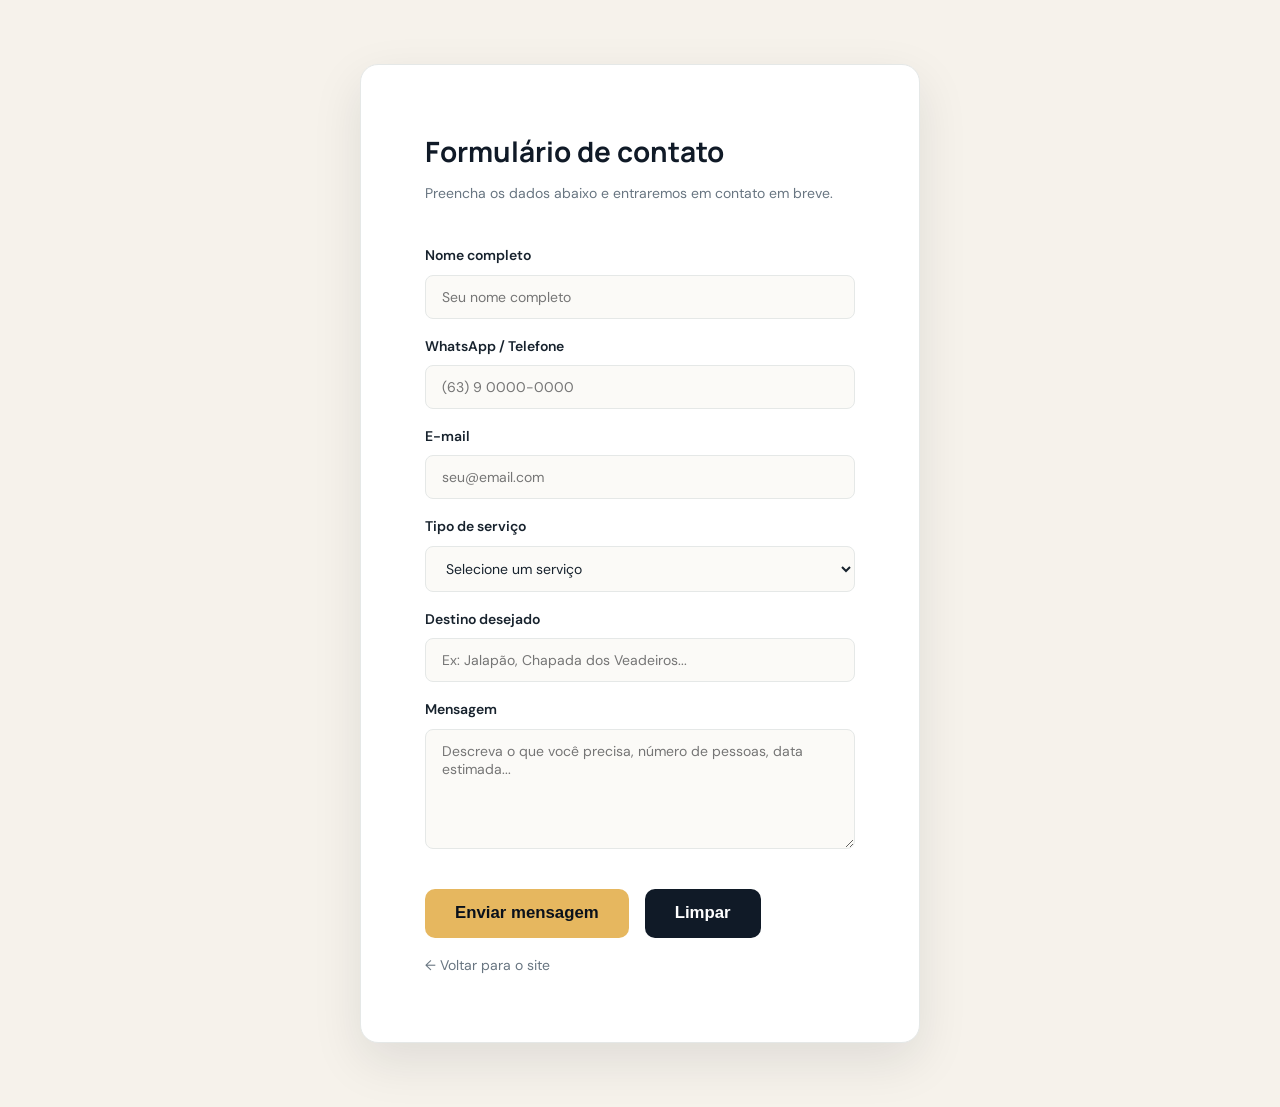
==== pages/formulario.html @ 8d8939be "wip" ====
<!DOCTYPE html>
<html lang="pt-BR">
<head>
  <meta charset="UTF-8" />
  <meta name="viewport" content="width=device-width, initial-scale=1.0" />
  <title>Formulário Administrativo | Marcelo Viagens</title>

  <link rel="preconnect" href="https://fonts.googleapis.com" />
  <link rel="preconnect" href="https://fonts.gstatic.com" crossorigin />
  <link href="https://fonts.googleapis.com/css2?family=Manrope:wght@400;600;700&family=DM+Sans:opsz,wght@9..40,400;9..40,600&display=swap" rel="stylesheet" />

  <link rel="stylesheet" href="../css/variables.css?v=18" />
  <link rel="stylesheet" href="../css/style.css?v=18" />

  <style>
    /* Estilos específicos do formulário administrativo */
    body { padding-top: 0; }
    .form-page {
      min-height: 100vh;
      background-color: var(--cream);
      display: flex;
      align-items: center;
      justify-content: center;
      padding: var(--space-xl) var(--space-md);
    }

    .form-card {
      background-color: var(--white);
      border: 1px solid var(--line);
      border-radius: var(--radius);
      box-shadow: var(--shadow);
      padding: var(--space-xl);
      width: 100%;
      max-width: 560px;
    }

    .form-card__title {
      font-family: var(--font-heading);
      font-size: var(--text-xl);
      font-weight: 700;
      color: var(--navy);
      margin-bottom: var(--space-xs);
    }

    .form-card__subtitle {
      font-size: var(--text-sm);
      color: var(--muted);
      margin-bottom: var(--space-lg);
    }

    .form-group {
      display: flex;
      flex-direction: column;
      gap: var(--space-xs);
      margin-bottom: var(--space-md);
    }

    .form-group label {
      font-size: var(--text-sm);
      font-weight: 600;
      color: var(--ink);
    }

    .form-group input,
    .form-group select,
    .form-group textarea {
      font-family: var(--font-body);
      font-size: var(--text-sm);
      color: var(--ink);
      background-color: var(--paper);
      border: 1px solid var(--line);
      border-radius: var(--radius-sm);
      padding: 0.75rem 1rem;
      width: 100%;
      outline: none;
      transition: border-color var(--transition), box-shadow var(--transition);
    }

    .form-group input:focus,
    .form-group select:focus,
    .form-group textarea:focus {
      border-color: var(--amber);
      box-shadow: 0 0 0 3px rgba(230, 183, 95, 0.18);
    }

    .form-group textarea {
      resize: vertical;
      min-height: 120px;
    }

    .form-actions {
      display: flex;
      gap: var(--space-sm);
      flex-wrap: wrap;
      margin-top: var(--space-lg);
    }

    .form-back {
      font-size: var(--text-sm);
      color: var(--muted);
      margin-top: var(--space-md);
      display: inline-block;
    }

    .form-back:hover {
      color: var(--navy);
    }
  </style>
</head>
<body>

  <main class="form-page">
    <div class="form-card">

      <h1 class="form-card__title">Formulário de contato</h1>
      <p class="form-card__subtitle">Preencha os dados abaixo e entraremos em contato em breve.</p>

      <form id="form-contato" novalidate>

        <div class="form-group">
          <label for="nome">Nome completo</label>
          <input type="text" id="nome" name="nome" placeholder="Seu nome completo" autocomplete="name" required />
        </div>

        <div class="form-group">
          <label for="telefone">WhatsApp / Telefone</label>
          <input type="tel" id="telefone" name="telefone" placeholder="(63) 9 0000-0000" autocomplete="tel" required />
        </div>

        <div class="form-group">
          <label for="email">E-mail</label>
          <input type="email" id="email" name="email" placeholder="seu@email.com" autocomplete="email" />
        </div>

        <div class="form-group">
          <label for="tipo-servico">Tipo de serviço</label>
          <select id="tipo-servico" name="tipo-servico">
            <option value="" disabled selected>Selecione um serviço</option>
            <option value="fretamento">Fretamento</option>
            <option value="turismo">Turismo regional</option>
            <option value="grupo">Viagem em grupo</option>
            <option value="outro">Outro</option>
          </select>
        </div>

        <div class="form-group">
          <label for="destino">Destino desejado</label>
          <input type="text" id="destino" name="destino" placeholder="Ex: Jalapão, Chapada dos Veadeiros..." />
        </div>

        <div class="form-group">
          <label for="mensagem">Mensagem</label>
          <textarea id="mensagem" name="mensagem" placeholder="Descreva o que você precisa, número de pessoas, data estimada..."></textarea>
        </div>

        <div class="form-actions">
          <button type="submit" class="btn btn--primary">Enviar mensagem</button>
          <button type="reset" class="btn btn--dark">Limpar</button>
        </div>

      </form>

      <a href="../index.html" class="form-back">← Voltar para o site</a>

    </div>
  </main>

  <script src="../js/script.js?v=18"></script>

</body>
</html>
---- css/variables.css ----
/* ============================================================
   VARIÁVEIS GLOBAIS — Marcelo Viagens
   Paleta, tipografia, espaçamentos, sombras e padrões visuais
   ============================================================ */

:root {
  /* ─── Cores ─── */
  --navy: #101a27;
  --navy-deep: #0a111b;
  --ink: #17222d;
  --muted: #687581;
  --cream: #f6f2eb;
  --paper: #fbfaf7;
  --line: #e5e8e7;
  --amber: #e6b75f;
  --amber-deep: #a97928;
  --white: #ffffff;

  /* ─── Tipografia ─── */
  --font-heading: "Manrope", sans-serif;
  --font-body: "DM Sans", sans-serif;

  --text-xs: 0.75rem; /* 12px */
  --text-sm: 0.875rem; /* 14px */
  --text-base: 1rem; /* 16px */
  --text-md: 1.125rem; /* 18px */
  --text-lg: 1.375rem; /* 22px */
  --text-xl: 1.75rem; /* 28px */
  --text-2xl: 2.25rem; /* 36px */
  --text-3xl: 3rem; /* 48px */

  /* ─── Espaçamentos ─── */
  --space-xs: 0.5rem; /* 8px  */
  --space-sm: 1rem; /* 16px */
  --space-md: 1rem; /* 24px */
  --space-lg: 2.5rem; /* 40px */
  --space-xl: 4rem; /* 64px */
  --space-2xl: 6rem; /* 96px */

  /* ─── Bordas e sombras ─── */
  --radius: 18px;
  --radius-sm: 8px;
  --shadow: 0 18px 50px rgba(16, 26, 39, 0.1);
  --shadow-sm: 0 4px 16px rgba(16, 26, 39, 0.07);

  /* ─── Layout ─── */
  --container: 1160px;
  --header-height: 70px;

  /* ─── Transições ─── */
  --transition: 0.25s ease;
}
---- css/style.css ----
/* ============================================================
   STYLE.CSS — Marcelo Viagens | Estrutura e Estilos Globais
   ============================================================ */

/* ─── RESET & BASE ─── */
*,
*::before,
*::after {
  box-sizing: border-box;
  margin: 0;
  padding: 0;
}
html {
  scroll-behavior: smooth;
  scroll-padding-top: var(--header-height);
  font-size: 16px;
}
html,
body {
  overflow-x: hidden;
}
body {
  font-family: var(--font-body);
  font-size: var(--text-base);
  color: var(--ink);
  background-color: var(--paper);
  line-height: 1.6;
  -webkit-font-smoothing: antialiased;
  padding-top: var(--header-height);
}
img {
  display: block;
  max-width: 100%;
}
a {
  color: inherit;
  text-decoration: none;
}
ul {
  list-style: none;
}
* {
  cursor: default;
  -webkit-tap-highlight-color: transparent;
}
html {
  -webkit-user-select: none;
  user-select: none;
}
a,
button,
.btn,
input[type="submit"],
input[type="button"] {
  cursor: pointer;
}
input,
textarea,
select,
[contenteditable] {
  -webkit-user-select: text;
  user-select: text;
  cursor: auto;
}
.sr-only {
  position: absolute;
  width: 1px;
  height: 1px;
  padding: 0;
  margin: -1px;
  overflow: hidden;
  clip: rect(0, 0, 0, 0);
  white-space: nowrap;
  border: 0;
}

/* ─── ESTRUTURA & SEÇÕES ─── */
.container {
  width: 100%;
  max-width: var(--container);
  margin-inline: auto;
  padding-inline: var(--space-md);
}
.hero,
.section {
  min-height: calc(100dvh - var(--header-height));
  display: flex;
  align-items: center;
  padding-block: var(--space-xl);
}
.section--alt {
  background-color: var(--cream);
}
.section__label {
  display: inline-block;
  font-size: var(--text-xs);
  font-weight: 600;
  letter-spacing: 0.12em;
  text-transform: uppercase;
  color: var(--amber-deep);
  margin-bottom: var(--space-xs);
}
.section__title {
  font-family: var(--font-heading);
  font-size: var(--text-2xl);
  font-weight: 700;
  color: var(--navy);
  line-height: 1.25;
  margin-bottom: var(--space-sm);
}
.section__subtitle {
  font-size: var(--text-md);
  color: var(--muted);
  max-width: 560px;
  line-height: 1.7;
}

/* ─── BOTÕES ─── */
.btn {
  display: inline-flex;
  align-items: center;
  gap: var(--space-xs);
  font-size: 1.05rem;
  font-weight: 700;
  padding: 0.8rem 1.75rem;
  border-radius: 10px;
  border: 2px solid transparent;
  cursor: pointer;
  transition: all var(--transition);
}
.btn:hover {
  transform: translateY(-2px);
  box-shadow: var(--shadow-sm);
}
.btn--primary {
  background-color: var(--amber);
  color: var(--navy-deep);
}
.btn--primary:hover {
  background-color: var(--amber-deep);
  color: var(--white);
}
.btn--outline {
  color: var(--white);
  border-color: rgba(255, 255, 255, 0.45);
}
.btn--outline:hover {
  background-color: rgba(255, 255, 255, 0.1);
  border-color: var(--white);
}
.btn--dark {
  background-color: var(--navy);
  color: var(--white);
}
.btn--dark:hover {
  background-color: var(--navy-deep);
}

/* ─── HEADER ─── */
.header {
  position: fixed;
  top: 0;
  left: 0;
  width: 100%;
  height: var(--header-height);
  z-index: 100;
  background-color: var(--navy);
  border-bottom: 1px solid rgba(255, 255, 255, 0.06);
  transition: box-shadow var(--transition);
}
.header--scrolled {
  box-shadow: var(--shadow);
}
.header__inner {
  display: flex;
  align-items: center;
  justify-content: space-between;
  height: 100%;
}
.header__logo {
  font-family: var(--font-heading);
  font-size: 1.4rem;
  font-weight: 800;
  color: var(--white);
  letter-spacing: -0.01em;
}
.header__logo span,
.hero__title em,
.footer__logo span {
  color: var(--amber);
}
.header__nav {
  display: flex;
  align-items: center;
  gap: var(--space-lg);
}
.header__nav a {
  font-size: 1.05rem;
  font-weight: 600;
  color: rgba(255, 255, 255, 0.9);
  transition: color var(--transition);
  padding: 0.25rem 0.2rem;
}
.header__nav a:hover {
  color: var(--amber);
}
.header__nav-cta {
  display: none;
}
.header__cta {
  display: flex;
  align-items: center;
}
.header__cta .btn {
  font-size: 0.95rem;
  font-weight: 700;
  padding: 0.6rem 1.35rem;
  letter-spacing: 0.01em;
  border-width: 1px;
}
.header__toggle {
  display: none;
  flex-direction: column;
  justify-content: center;
  gap: 5px;
  width: 32px;
  height: 32px;
  background: none;
  border: none;
  cursor: pointer;
  padding: 0;
}
.header__toggle span {
  display: block;
  width: 100%;
  height: 2px;
  background-color: var(--white);
  border-radius: 2px;
  transition:
    transform var(--transition),
    opacity var(--transition);
}
.header__toggle[aria-expanded="true"] span:nth-child(1) {
  transform: translateY(7px) rotate(45deg);
}
.header__toggle[aria-expanded="true"] span:nth-child(2) {
  opacity: 0;
}
.header__toggle[aria-expanded="true"] span:nth-child(3) {
  transform: translateY(-7px) rotate(-45deg);
}

/* ─── HERO ─── */
.hero {
  background-color: var(--navy-deep);
  background-image:
    linear-gradient(
      90deg,
      rgba(10, 17, 27, 0.95) 0%,
      rgba(10, 17, 27, 0.88) 45%,
      rgba(10, 17, 27, 0.55) 75%,
      rgba(10, 17, 27, 0.25) 100%
    ),
    url("../assets/images/tela-home-desktop.png");
  background-size: cover;
  background-position: 70% center;
  background-repeat: no-repeat;
  color: var(--white);
}
.hero__inner {
  display: flex;
  align-items: center;
  width: 100%;
}
.hero__content {
  display: flex;
  flex-direction: column;
  gap: var(--space-md);
  max-width: 620px;
}
.hero__title {
  font-family: var(--font-heading);
  font-size: var(--text-3xl);
  font-weight: 800;
  line-height: 1.15;
  word-break: break-word;
}
.hero__title em {
  color: var(--amber);
  font-style: normal;
}
.hero__typing {
  display: flex;
  align-items: center;
  min-height: 1.4em;
  font-family: var(--font-heading);
  font-size: var(--text-xl);
  font-weight: 700;
  line-height: 1.35;
  color: var(--amber);
  letter-spacing: 0.01em;
}
.hero__cursor {
  display: inline-block;
  width: 3px;
  height: 1.05em;
  margin-left: 0.12em;
  background-color: var(--amber);
  border-radius: 2px;
  animation: caret-blink 1s steps(1) infinite;
}
@keyframes caret-blink {
  0%,
  49% {
    opacity: 1;
  }
  50%,
  100% {
    opacity: 0;
  }
}
@media (prefers-reduced-motion: reduce) {
  .hero__cursor {
    animation: none;
  }
}
.hero__actions {
  display: flex;
  gap: var(--space-sm);
  flex-wrap: wrap;
  margin-top: var(--space-xs);
}

/* ─── SERVIÇOS ─── */
#servicos .section__subtitle {
  font-size: 1rem;
}
.services__grid {
  display: grid;
  grid-template-columns: repeat(3, 1fr);
  gap: var(--space-sm);
  margin-top: var(--space-md);
}
.service-card {
  background-color: var(--white);
  border: 1px solid var(--amber);
  border-radius: var(--radius);
  padding: 1.15rem 1.25rem;
  display: flex;
  flex-direction: column;
  gap: var(--space-xs);
  transition:
    box-shadow var(--transition),
    transform var(--transition);
}
.service-card:hover {
  box-shadow: var(--shadow);
  transform: translateY(-4px);
}
.service-card__number {
  width: 38px;
  height: 38px;
  margin-bottom: 0.25rem;
  border-radius: 10px;
  background-color: rgba(230, 183, 95, 0.32);
  color: var(--amber-deep);
  font-family: var(--font-heading);
  font-size: 0.8rem;
  font-weight: 800;
  letter-spacing: 0.04em;
  display: flex;
  align-items: center;
  justify-content: center;
}
.service-card__title {
  font-family: var(--font-heading);
  font-size: 1.1rem;
  font-weight: 700;
  color: var(--navy);
  line-height: 1.3;
}
.service-card__text {
  font-size: 1rem;
  color: var(--ink);
  line-height: 1.65;
}

/* ─── GALERIA ─── */
.gallery__grid {
  display: grid;
  grid-template-columns: repeat(3, 1fr);
  grid-auto-rows: 220px;
  gap: var(--space-sm);
  margin-top: var(--space-lg);
}
.gallery__item {
  border-radius: var(--radius-sm);
  overflow: hidden;
  background-color: var(--line);
}
.gallery__item img {
  transition: transform 0.4s ease;
}
.gallery__item:hover img {
  transform: scale(1.04);
}

/* ─── SOBRE ─── */
.about__inner {
  display: grid;
  grid-template-columns: 1fr 1fr;
  gap: var(--space-xl);
  align-items: center;
}
.about__content {
  display: flex;
  flex-direction: column;
  gap: var(--space-md);
}
.about__image {
  width: 100%;
  border-radius: var(--radius);
  overflow: hidden;
  aspect-ratio: 4 / 3;
  background-color: var(--line);
}
.about__image img,
.gallery__item img {
  width: 100%;
  height: 100%;
  object-fit: cover;
}
.about__stats {
  display: flex;
  gap: var(--space-lg);
  padding-top: var(--space-sm);
  border-top: 1px solid var(--line);
}
.stat__number {
  font-family: var(--font-heading);
  font-size: var(--text-2xl);
  font-weight: 800;
  color: var(--amber-deep);
  line-height: 1;
}
.stat__label {
  font-size: var(--text-xs);
  color: var(--muted);
  margin-top: 0.25rem;
}

/* ─── CONTATO ─── */
.contact {
  background-color: var(--navy);
  color: var(--white);
  text-align: center;
}
.contact__inner {
  display: flex;
  flex-direction: column;
  align-items: center;
  gap: var(--space-md);
}
.contact__title {
  font-family: var(--font-heading);
  font-size: var(--text-2xl);
  font-weight: 700;
}
.contact__subtitle {
  font-size: var(--text-md);
  color: rgba(255, 255, 255, 0.65);
  max-width: 480px;
  line-height: 1.7;
}
.contact .section__label {
  color: var(--amber);
}

/* ─── FOOTER ─── */
.footer {
  background-color: var(--navy-deep);
  color: rgba(255, 255, 255, 0.5);
  padding-block: var(--space-lg);
  border-top: 1px solid rgba(255, 255, 255, 0.06);
}
.footer__inner {
  display: flex;
  align-items: center;
  justify-content: space-between;
  flex-wrap: wrap;
  gap: var(--space-sm);
}
.footer__logo {
  font-family: var(--font-heading);
  font-size: var(--text-base);
  font-weight: 700;
  color: var(--white);
}
.footer__copy {
  font-size: var(--text-xs);
}

/* ─── RESPONSIVIDADE ─── */
@media (max-width: 1024px) {
  .header__nav {
    gap: var(--space-md);
  }
  .services__grid,
  .gallery__grid {
    grid-template-columns: repeat(2, 1fr);
  }
}

@media (max-width: 768px) {
  :root {
    --text-3xl: 2rem;
    --text-2xl: 1.625rem;
  }
  .container {
    padding-inline: var(--space-sm);
  }
  .hero,
  .section {
    padding-block: var(--space-lg);
  }
  .hero {
    align-items: flex-start;
    padding-block-start: var(--space-sm);
  }
  .hero__inner {
    align-items: flex-start;
    padding-block-start: var(--space-2xl);
  }
  .hero__content {
    align-items: flex-start;
    text-align: left;
    gap: var(--space-sm);
    max-width: 100%;
    padding-inline-start: var(--space-md);
    padding-block-start: 4rem;
  }
  .hero {
    background-image:
      linear-gradient(
        180deg,
        rgba(10, 17, 27, 0.94) 0%,
        rgba(10, 17, 27, 0.88) 55%,
        rgba(10, 17, 27, 0.75) 100%
      ),
      url("../assets/images/tela-home-mobile.png");
    background-position: center;
  }
  .header__nav,
  .header__cta {
    display: none;
  }
  .header__logo {
    display: none;
  }
  .header__inner {
    justify-content: flex-end;
  }
  .header__toggle {
    display: flex;
  }
  .header__nav.is-open {
    display: flex;
    flex-direction: column;
    align-items: flex-start;
    gap: var(--space-md);
    position: fixed;
    top: var(--header-height);
    left: 0;
    right: 0;
    background-color: var(--navy);
    padding: var(--space-md) var(--space-lg);
    border-top: 1px solid rgba(255, 255, 255, 0.06);
    box-shadow: var(--shadow);
  }
  .header__nav.is-open a {
    font-size: 1.15rem;
    font-weight: 600;
    color: var(--white);
  }
  .header__nav-cta {
    display: inline-flex;
    width: 100%;
    justify-content: center;
    font-size: 0.95rem;
    font-weight: 700;
    padding: 0.6rem;
    margin-top: var(--space-xs);
  }
  .about__inner {
    grid-template-columns: 1fr;
    gap: var(--space-lg);
  }
  .hero__typing {
    font-size: var(--text-lg);
  }
  .btn {
    font-size: 0.92rem;
    padding: 0.6rem 1.3rem;
  }
  .services__grid {
    grid-template-columns: 1fr;
  }
  .gallery__grid {
    grid-auto-rows: 160px;
  }
  .about__stats {
    flex-wrap: wrap;
    gap: var(--space-md);
  }
  .footer__inner {
    flex-direction: column;
    align-items: flex-start;
  }
}

@media (max-width: 480px) {
  :root {
    --text-3xl: 1.625rem;
    --text-2xl: 1.375rem;
  }
  .hero__inner {
    padding-block-start: var(--space-2xl);
  }
  .gallery__grid {
    grid-template-columns: 1fr;
    grid-auto-rows: 200px;
  }
  .hero__actions {
    flex-direction: column;
    align-items: flex-start;
  }
  .hero__actions .btn {
    width: auto;
  }
  .btn {
    justify-content: center;
    width: 100%;
  }
}
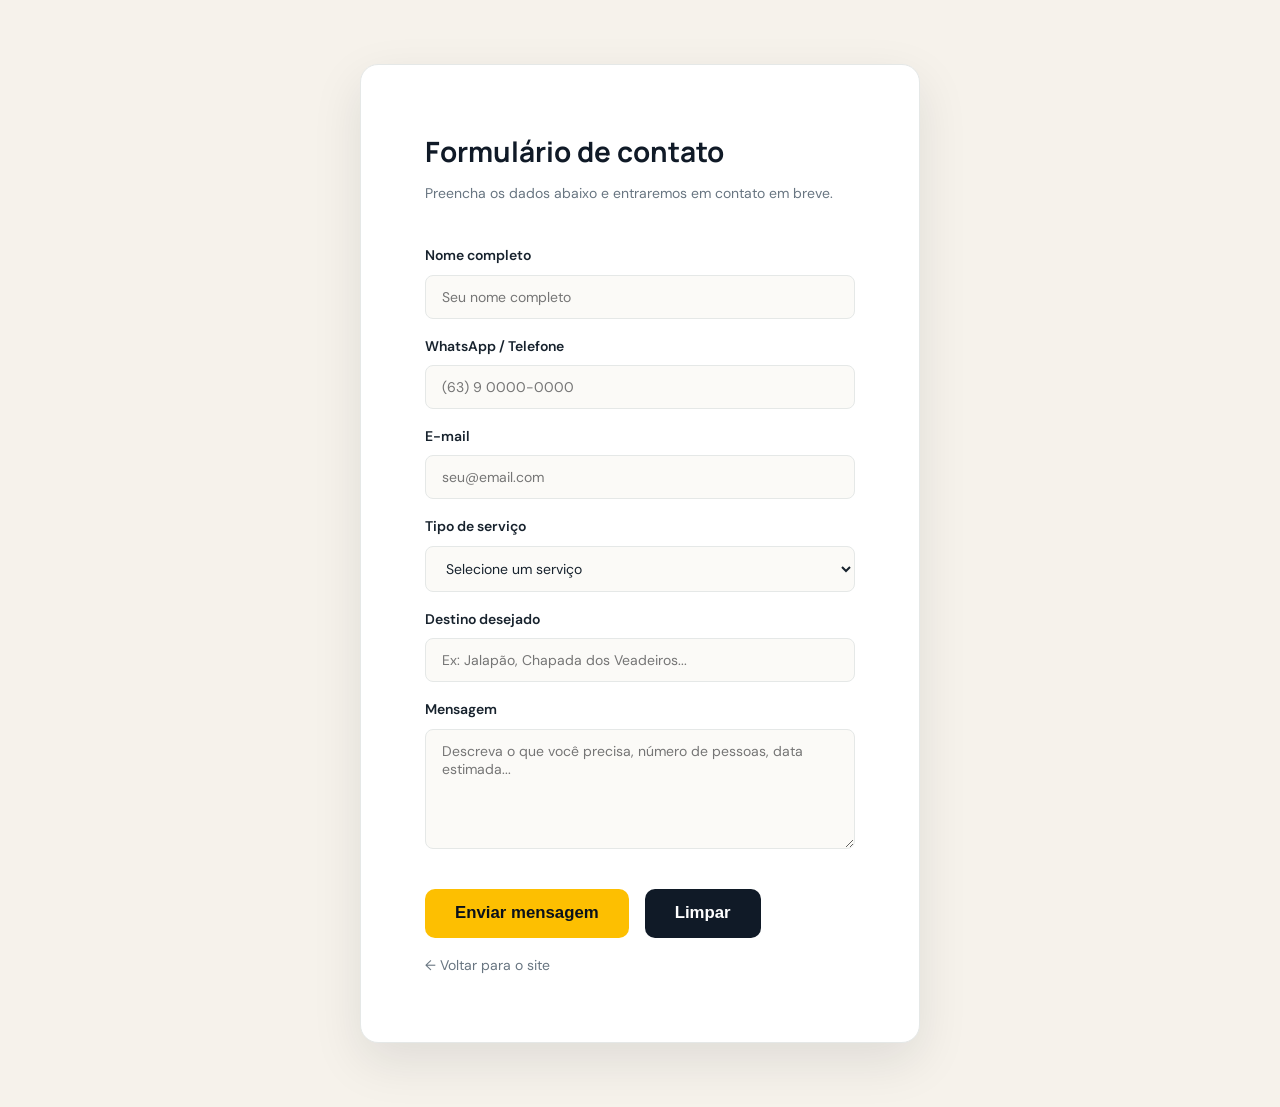
==== commit 04cd1ead: "Implementa secao de informacoes e branding Norteclass - Adiciona logo Norteclass no header e no hero" ====
--- a/pages/formulario.html
+++ b/pages/formulario.html
@@ -9,8 +9,8 @@
   <link rel="preconnect" href="https://fonts.gstatic.com" crossorigin />
   <link href="https://fonts.googleapis.com/css2?family=Manrope:wght@400;600;700&family=DM+Sans:opsz,wght@9..40,400;9..40,600&display=swap" rel="stylesheet" />
 
-  <link rel="stylesheet" href="../css/variables.css?v=18" />
-  <link rel="stylesheet" href="../css/style.css?v=18" />
+  <link rel="stylesheet" href="../css/variables.css?v=55" />
+  <link rel="stylesheet" href="../css/main.css?v=55" />
 
   <style>
     /* Estilos específicos do formulário administrativo */
@@ -80,7 +80,7 @@
     .form-group select:focus,
     .form-group textarea:focus {
       border-color: var(--amber);
-      box-shadow: 0 0 0 3px rgba(230, 183, 95, 0.18);
+      box-shadow: 0 0 0 3px rgba(253, 191, 1, 0.18);
     }
 
     .form-group textarea {
@@ -165,7 +165,7 @@
     </div>
   </main>
 
-  <script src="../js/script.js?v=18"></script>
+  <script src="../js/script.js?v=51"></script>
 
 </body>
 </html>
--- a/css/variables.css
+++ b/css/variables.css
@@ -12,8 +12,8 @@
   --cream: #f6f2eb;
   --paper: #fbfaf7;
   --line: #e5e8e7;
-  --amber: #e6b75f;
-  --amber-deep: #a97928;
+  --amber: #fdbf01;
+  --amber-deep: #946e00;
   --white: #ffffff;
 
   /* ─── Tipografia ─── */
--- a/css/main.css
+++ b/css/main.css
@@ -0,0 +1,239 @@
+/* ============================================================
+   MAIN.CSS — Marcelo Viagens
+   Base global: reset, estrutura, botões, responsividade global
+   e acessibilidade.
+   ============================================================ */
+
+/* ═══════════════════════════════════════
+   1. RESET & BASE
+═══════════════════════════════════════ */
+*,
+*::before,
+*::after {
+  box-sizing: border-box;
+  margin: 0;
+  padding: 0;
+}
+
+html {
+  font-size: 16px;
+  scroll-behavior: smooth;
+  scroll-padding-top: var(--header-height);
+  -webkit-user-select: none;
+  user-select: none;
+}
+
+html,
+body {
+  overflow-x: hidden;
+}
+
+body {
+  font-family: var(--font-body);
+  font-size: var(--text-base);
+  color: var(--ink);
+  background-color: var(--paper);
+  line-height: 1.6;
+  padding-top: var(--header-height);
+  -webkit-font-smoothing: antialiased;
+}
+
+img {
+  display: block;
+  max-width: 100%;
+}
+
+a {
+  color: inherit;
+  text-decoration: none;
+}
+
+ul {
+  list-style: none;
+}
+
+* {
+  cursor: default;
+  -webkit-tap-highlight-color: transparent;
+}
+
+a,
+button,
+.btn,
+input[type="submit"],
+input[type="button"] {
+  cursor: pointer;
+}
+
+input,
+textarea,
+select,
+[contenteditable] {
+  -webkit-user-select: text;
+  user-select: text;
+  cursor: auto;
+}
+
+/* ═══════════════════════════════════════
+   2. ESTRUTURA & SEÇÕES
+═══════════════════════════════════════ */
+.container {
+  width: 100%;
+  max-width: var(--container);
+  margin-inline: auto;
+  padding-inline: var(--space-md);
+}
+
+.hero,
+.section {
+  display: flex;
+  align-items: center;
+  min-height: calc(100dvh - var(--header-height));
+  padding-block: var(--space-xl);
+}
+
+.section--blue {
+  background-color: var(--navy);
+  color: var(--white);
+}
+
+.section__label {
+  display: inline-block;
+  margin-bottom: var(--space-xs);
+  font-size: var(--text-xs);
+  font-weight: 600;
+  letter-spacing: 0.12em;
+  text-transform: uppercase;
+  color: var(--amber-deep);
+}
+
+.section__title {
+  margin-bottom: var(--space-sm);
+  font-family: var(--font-heading);
+  font-size: var(--text-2xl);
+  font-weight: 700;
+  line-height: 1.25;
+  color: var(--navy);
+}
+
+.section__subtitle {
+  max-width: 560px;
+  font-size: var(--text-md);
+  line-height: 1.7;
+  color: var(--muted);
+}
+
+.section--blue .section__label {
+  color: var(--amber);
+}
+.section--blue .section__title {
+  color: var(--white);
+}
+.section--blue .section__subtitle {
+  color: rgba(255, 255, 255, 0.72);
+}
+
+/* ═══════════════════════════════════════
+   3. BOTÕES
+═══════════════════════════════════════ */
+.btn {
+  display: inline-flex;
+  align-items: center;
+  gap: var(--space-xs);
+  padding: 0.8rem 1.75rem;
+  border: 2px solid transparent;
+  border-radius: 10px;
+  font-size: 1.05rem;
+  font-weight: 700;
+  transition: all var(--transition);
+}
+
+.btn:hover {
+  transform: translateY(-2px);
+  box-shadow: var(--shadow-sm);
+}
+
+.btn--primary {
+  background-color: var(--amber);
+  color: var(--navy-deep);
+}
+.btn--primary:hover {
+  background-color: var(--amber-deep);
+  color: var(--white);
+}
+
+.btn--outline {
+  color: var(--white);
+  border-color: rgba(255, 255, 255, 0.45);
+}
+.btn--outline:hover {
+  background-color: rgba(255, 255, 255, 0.1);
+  border-color: var(--white);
+}
+
+.btn--dark {
+  background-color: var(--navy);
+  color: var(--white);
+}
+.btn--dark:hover {
+  background-color: var(--navy-deep);
+}
+
+/* Região viva (apenas para leitores de tela) */
+.services__status,
+.gallery__status {
+  position: absolute;
+  width: 1px;
+  height: 1px;
+  margin: -1px;
+  padding: 0;
+  overflow: hidden;
+  clip: rect(0, 0, 0, 0);
+  white-space: nowrap;
+  border: 0;
+}
+
+/* ═══════════════════════════════════════
+   RESPONSIVIDADE GLOBAL
+═══════════════════════════════════════ */
+@media (max-width: 768px) {
+  :root {
+    --text-3xl: 2rem;
+    --text-2xl: 1.625rem;
+  }
+
+  .container {
+    padding-inline: var(--space-sm);
+  }
+
+  .hero,
+  .section {
+    padding-block: var(--space-lg);
+  }
+
+  .btn {
+    padding: 0.6rem 1.3rem;
+    font-size: 0.92rem;
+  }
+}
+
+@media (max-width: 480px) {
+  :root {
+    --text-3xl: 1.625rem;
+    --text-2xl: 1.375rem;
+  }
+
+  .btn {
+    justify-content: center;
+    width: 100%;
+  }
+}
+
+/* ═══════════════════════════════════════
+   ACESSIBILIDADE — MOVIMENTO REDUZIDO
+═══════════════════════════════════════ */
+@media (prefers-reduced-motion: reduce) {
+  html {
+    scroll-behavior: auto;
+  }
+}
